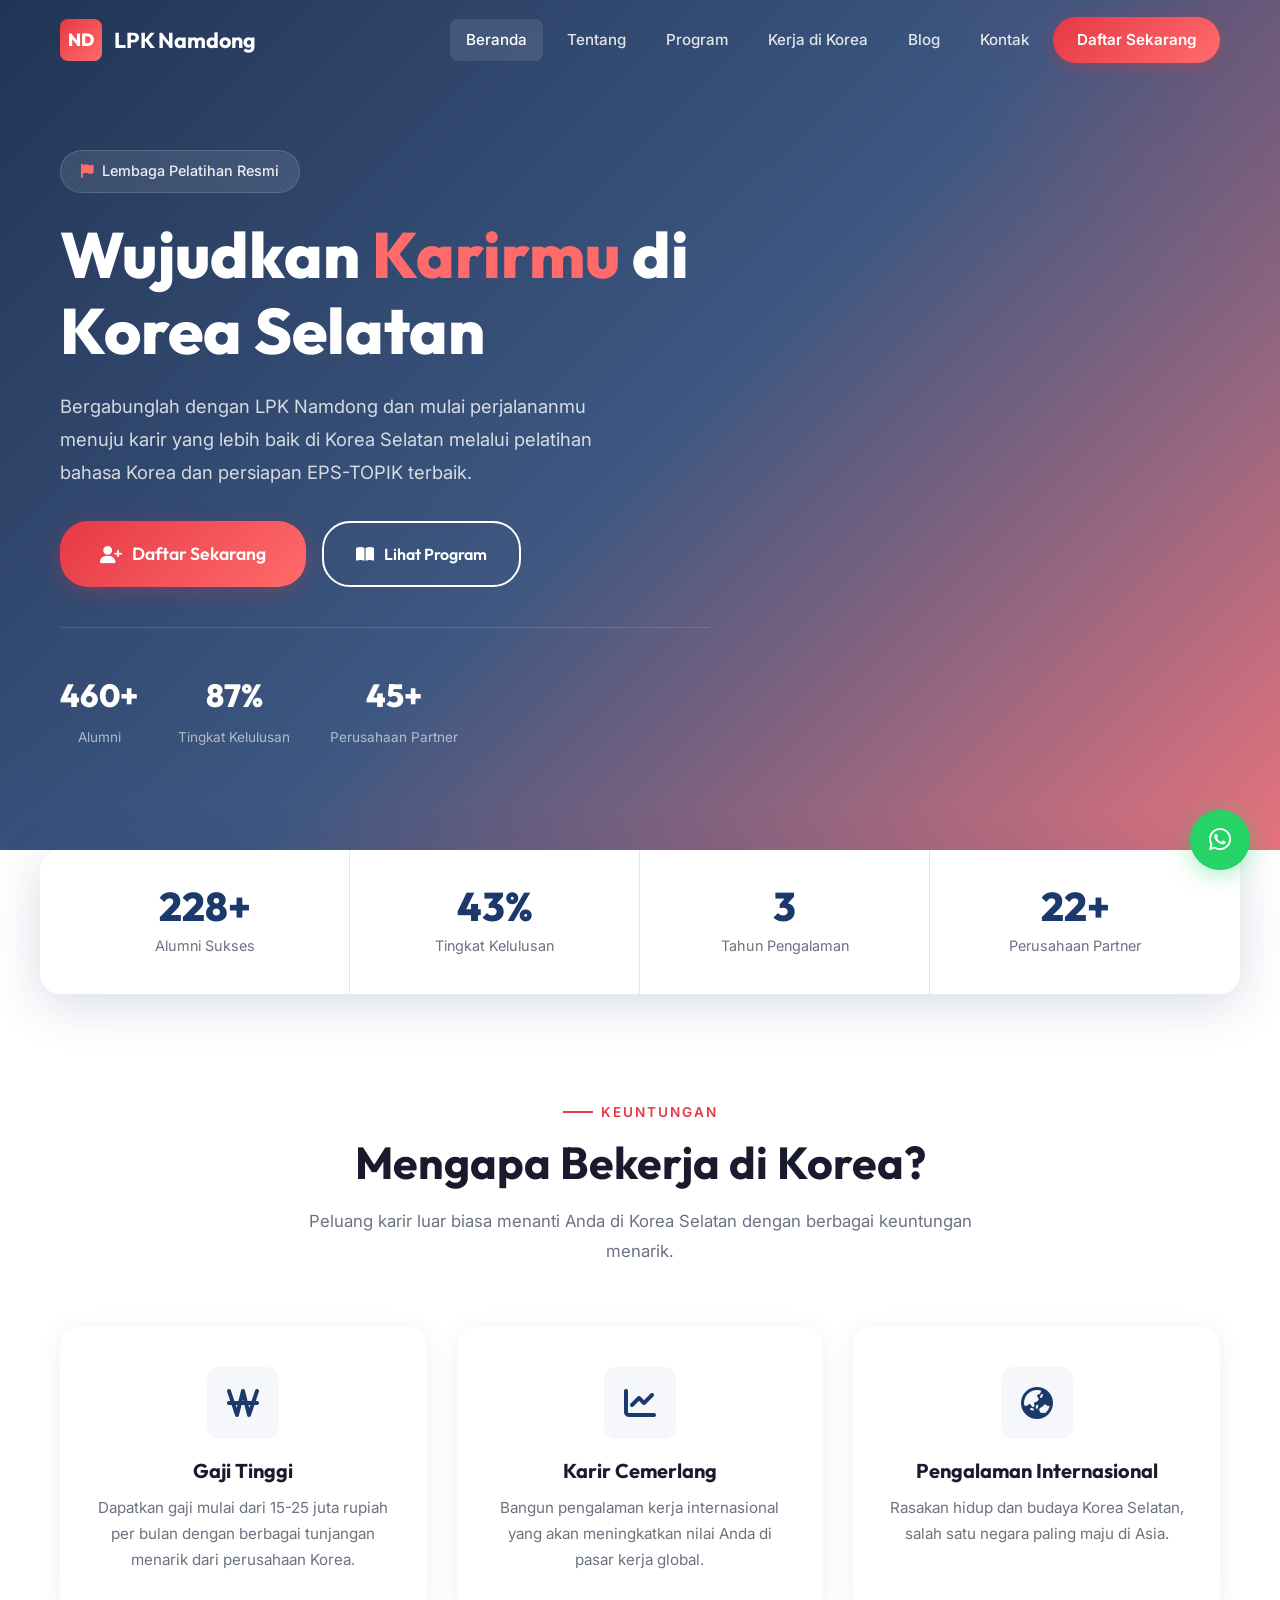
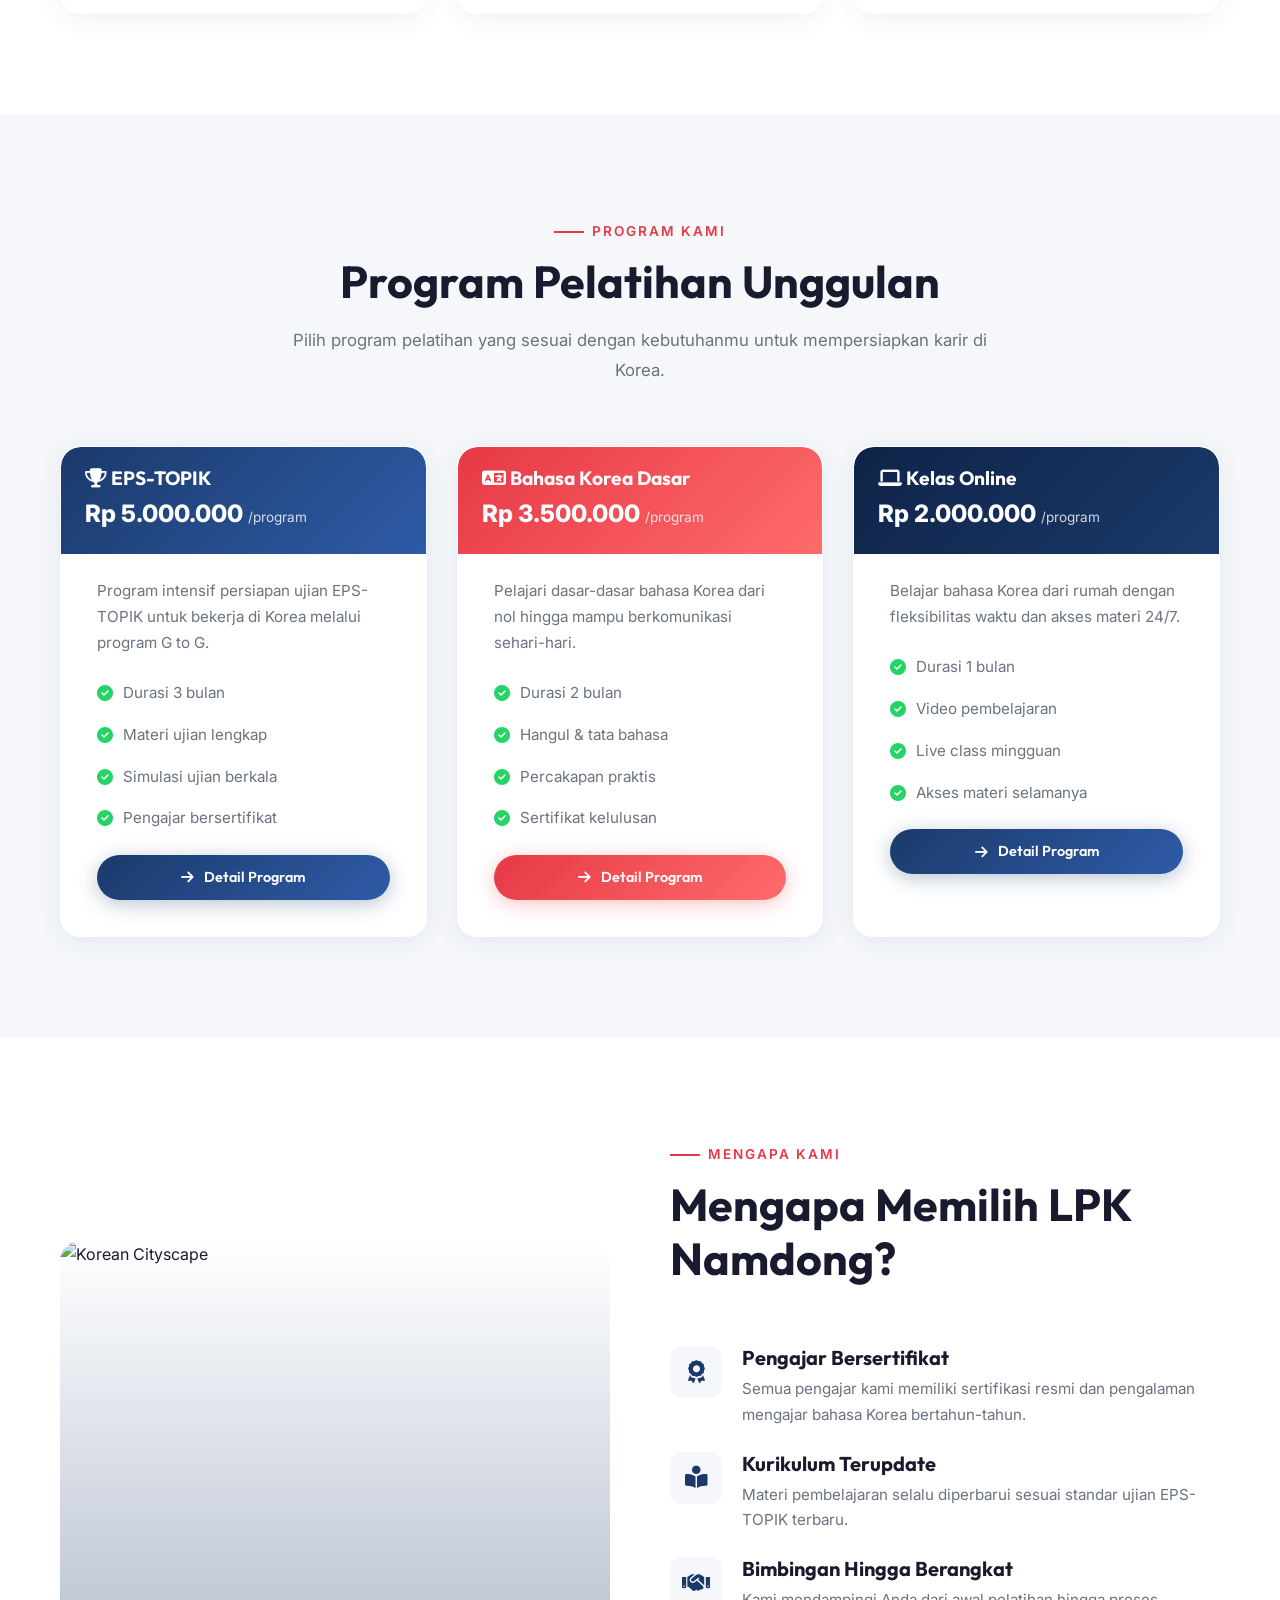
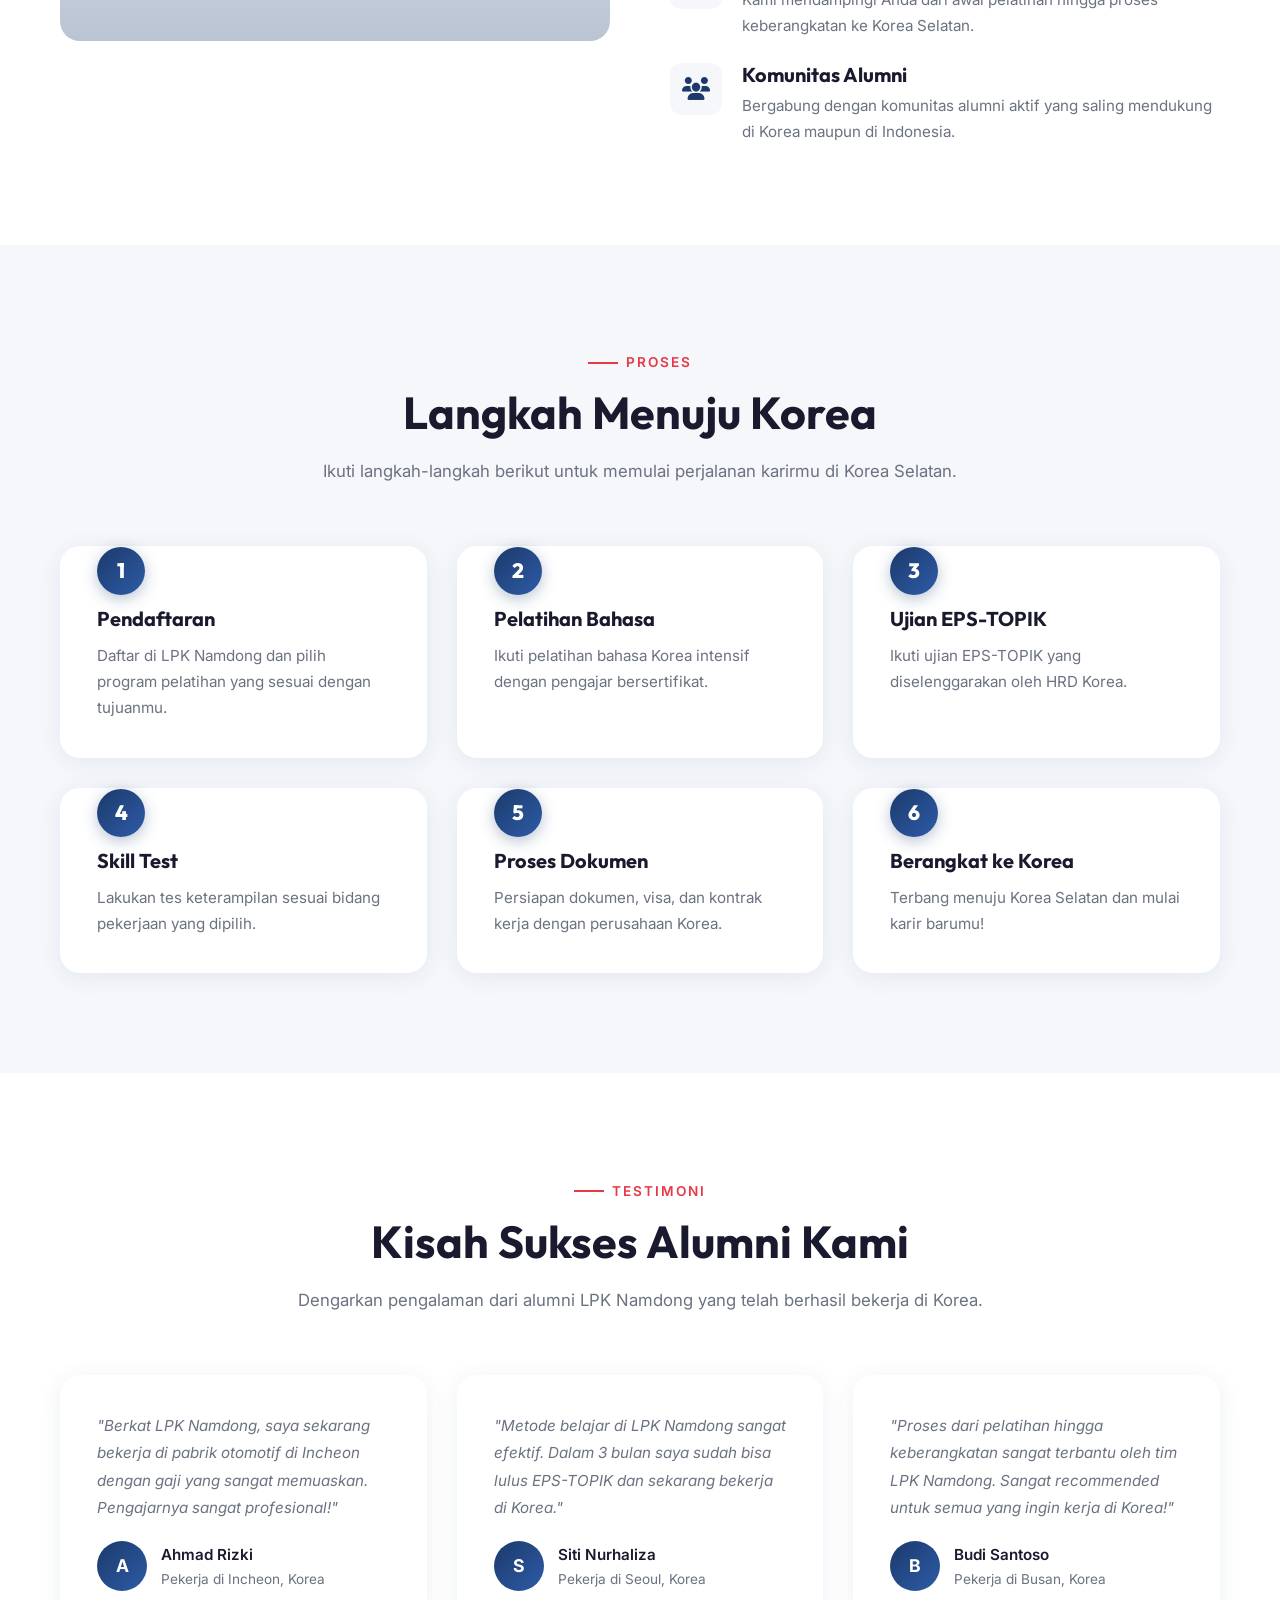
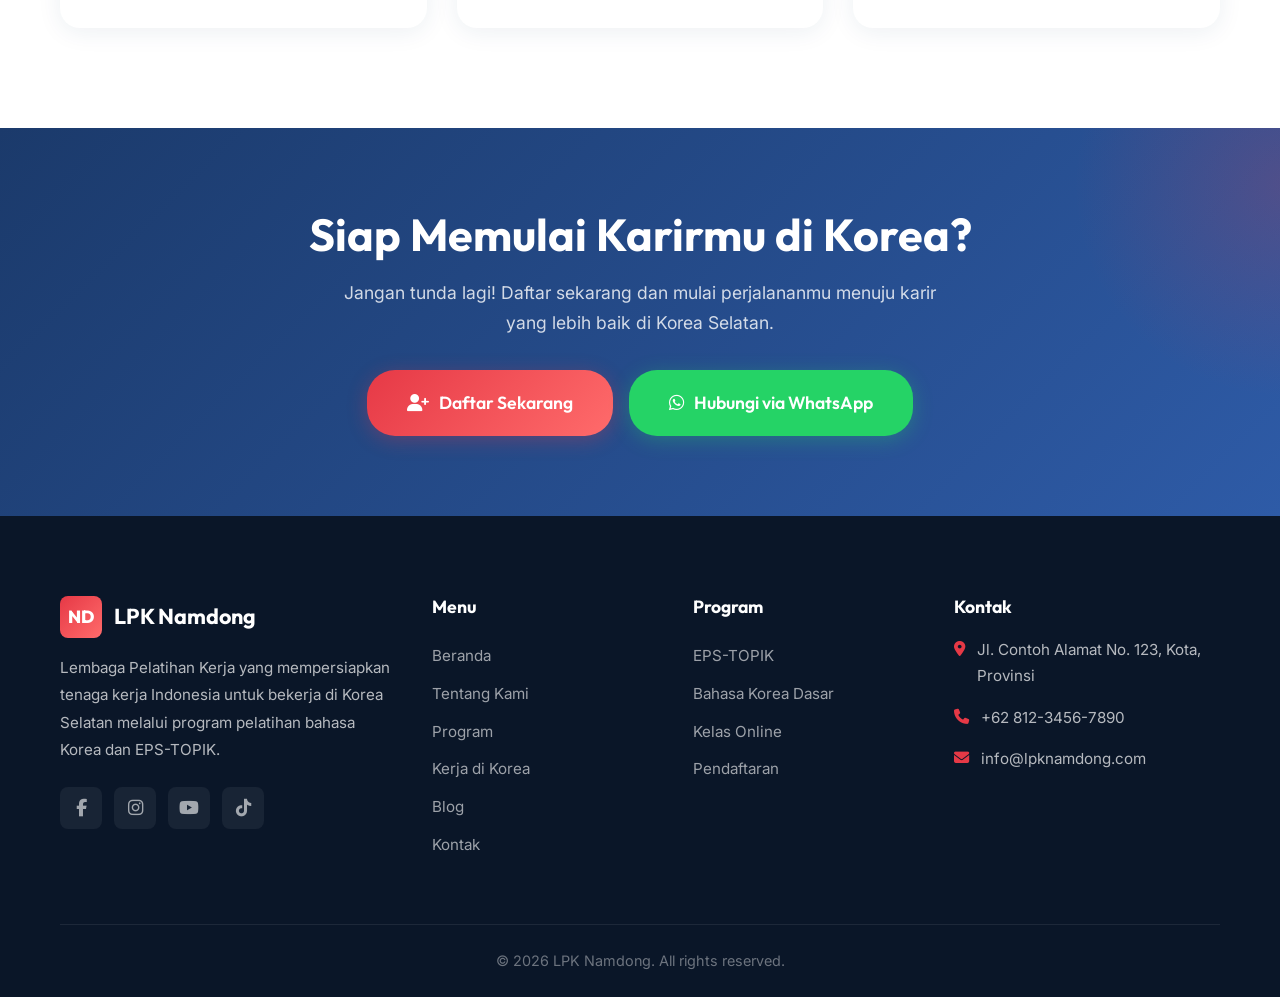
==== index.html @ f01482f0 "add" ====
﻿<!DOCTYPE html>
<html lang="id">

<head>
  <meta charset="UTF-8">
  <meta name="viewport" content="width=device-width, initial-scale=1.0">
  <meta name="description"
    content="LPK Namdong - Lembaga Pelatihan Kerja Bahasa Korea dan Persiapan EPS-TOPIK. Wujudkan karir impianmu di Korea Selatan.">
  <title>LPK Namdong - Pelatihan Bahasa Korea & EPS-TOPIK</title>
  <link rel="icon" href="logo/logo.png" type="image/png">
  <link rel="stylesheet" href="css/style.css">
  <link rel="stylesheet" href="css/pages.css">
  <link rel="stylesheet" href="https://cdnjs.cloudflare.com/ajax/libs/font-awesome/6.5.1/css/all.min.css">
</head>

<body>
  <!-- Navigation -->
  <nav class="navbar" id="navbar">
    <div class="container">
      <a href="index.html" class="nav-logo">
        <div class="nav-logo-icon">ND</div>
        <span class="nav-logo-text">LPK Namdong</span>
      </a>
      <div class="nav-links" id="navLinks">
        <a href="index.html" class="active">Beranda</a>
        <a href="about.html">Tentang</a>
        <a href="programs.html">Program</a>
        <a href="work-in-korea.html">Kerja di Korea</a>
        <a href="blog.html">Blog</a>
        <a href="contact.html">Kontak</a>
        <a href="registration.html" class="nav-cta">Daftar Sekarang</a>
      </div>
      <div class="nav-toggle" id="navToggle">
        <span></span><span></span><span></span>
      </div>
    </div>
  </nav>
  <div class="nav-overlay" id="navOverlay"></div>

  <!-- Hero Section -->
  <section class="hero">
    <div class="container">
      <div class="hero-content">
        <div class="hero-badge"><i class="fas fa-flag"></i> Lembaga Pelatihan Resmi</div>
        <h1>Wujudkan <span>Karirmu</span> di Korea Selatan</h1>
        <p class="hero-text">Bergabunglah dengan LPK Namdong dan mulai perjalananmu menuju karir yang lebih baik di
          Korea Selatan melalui pelatihan bahasa Korea dan persiapan EPS-TOPIK terbaik.</p>
        <div class="btn-group">
          <a href="registration.html" class="btn btn-accent btn-lg"><i class="fas fa-user-plus"></i> Daftar Sekarang</a>
          <a href="programs.html" class="btn btn-outline"><i class="fas fa-book-open"></i> Lihat Program</a>
        </div>
        <div class="hero-stats">
          <div class="hero-stat"><span class="hero-stat-num" data-count="500" data-suffix="+">0</span><span
              class="hero-stat-label">Alumni</span></div>
          <div class="hero-stat"><span class="hero-stat-num" data-count="95" data-suffix="%">0</span><span
              class="hero-stat-label">Tingkat Kelulusan</span></div>
          <div class="hero-stat"><span class="hero-stat-num" data-count="50" data-suffix="+">0</span><span
              class="hero-stat-label">Perusahaan Partner</span></div>
        </div>
      </div>
    </div>
  </section>

  <!-- Stats Bar -->
  <section class="stats-bar">
    <div class="container">
      <div class="stat-item animate-on-scroll">
        <div class="stat-number" data-count="500" data-suffix="+">0</div>
        <div class="stat-label">Alumni Sukses</div>
      </div>
      <div class="stat-item animate-on-scroll animate-delay-1">
        <div class="stat-number" data-count="95" data-suffix="%">0</div>
        <div class="stat-label">Tingkat Kelulusan</div>
      </div>
      <div class="stat-item animate-on-scroll animate-delay-2">
        <div class="stat-number" data-count="8" data-suffix="">0</div>
        <div class="stat-label">Tahun Pengalaman</div>
      </div>
      <div class="stat-item animate-on-scroll animate-delay-3">
        <div class="stat-number" data-count="50" data-suffix="+">0</div>
        <div class="stat-label">Perusahaan Partner</div>
      </div>
    </div>
  </section>

  <!-- Benefits Section -->
  <section class="section-benefits" style="padding-top:100px;">
    <div class="container">
      <div class="section-header animate-on-scroll">
        <div class="section-label">Keuntungan</div>
        <h2 class="section-title">Mengapa Bekerja di Korea?</h2>
        <p class="section-subtitle">Peluang karir luar biasa menanti Anda di Korea Selatan dengan berbagai keuntungan
          menarik.</p>
      </div>
      <div class="benefits-grid">
        <div class="card benefit-card animate-on-scroll">
          <div class="card-icon"><i class="fas fa-won-sign"></i></div>
          <h3 class="card-title">Gaji Tinggi</h3>
          <p class="card-text">Dapatkan gaji mulai dari 15-25 juta rupiah per bulan dengan berbagai tunjangan menarik
            dari perusahaan Korea.</p>
        </div>
        <div class="card benefit-card animate-on-scroll animate-delay-1">
          <div class="card-icon"><i class="fas fa-chart-line"></i></div>
          <h3 class="card-title">Karir Cemerlang</h3>
          <p class="card-text">Bangun pengalaman kerja internasional yang akan meningkatkan nilai Anda di pasar kerja
            global.</p>
        </div>
        <div class="card benefit-card animate-on-scroll animate-delay-2">
          <div class="card-icon"><i class="fas fa-globe-asia"></i></div>
          <h3 class="card-title">Pengalaman Internasional</h3>
          <p class="card-text">Rasakan hidup dan budaya Korea Selatan, salah satu negara paling maju di Asia.</p>
        </div>
      </div>
    </div>
  </section>

  <!-- Featured Programs -->
  <section class="bg-light">
    <div class="container">
      <div class="section-header animate-on-scroll">
        <div class="section-label">Program Kami</div>
        <h2 class="section-title">Program Pelatihan Unggulan</h2>
        <p class="section-subtitle">Pilih program pelatihan yang sesuai dengan kebutuhanmu untuk mempersiapkan karir di
          Korea.</p>
      </div>
      <div class="grid grid-3">
        <div class="card program-card animate-on-scroll">
          <div class="program-card-header">
            <h3><i class="fas fa-trophy"></i> EPS-TOPIK</h3>
            <div class="program-price">Rp 5.000.000 <small>/program</small></div>
          </div>
          <p class="card-text">Program intensif persiapan ujian EPS-TOPIK untuk bekerja di Korea melalui program G to G.
          </p>
          <ul class="program-features">
            <li><i class="fas fa-check-circle"></i> Durasi 3 bulan</li>
            <li><i class="fas fa-check-circle"></i> Materi ujian lengkap</li>
            <li><i class="fas fa-check-circle"></i> Simulasi ujian berkala</li>
            <li><i class="fas fa-check-circle"></i> Pengajar bersertifikat</li>
          </ul>
          <a href="programs.html" class="btn btn-primary btn-sm" style="width:100%;"><i class="fas fa-arrow-right"></i>
            Detail Program</a>
        </div>
        <div class="card program-card animate-on-scroll animate-delay-1">
          <div class="program-card-header" style="background:var(--gradient-accent);">
            <h3><i class="fas fa-language"></i> Bahasa Korea Dasar</h3>
            <div class="program-price">Rp 3.500.000 <small>/program</small></div>
          </div>
          <p class="card-text">Pelajari dasar-dasar bahasa Korea dari nol hingga mampu berkomunikasi sehari-hari.</p>
          <ul class="program-features">
            <li><i class="fas fa-check-circle"></i> Durasi 2 bulan</li>
            <li><i class="fas fa-check-circle"></i> Hangul & tata bahasa</li>
            <li><i class="fas fa-check-circle"></i> Percakapan praktis</li>
            <li><i class="fas fa-check-circle"></i> Sertifikat kelulusan</li>
          </ul>
          <a href="programs.html" class="btn btn-accent btn-sm" style="width:100%;"><i class="fas fa-arrow-right"></i>
            Detail Program</a>
        </div>
        <div class="card program-card animate-on-scroll animate-delay-2">
          <div class="program-card-header" style="background:linear-gradient(135deg,#0F2347,#1B3A6B);">
            <h3><i class="fas fa-laptop"></i> Kelas Online</h3>
            <div class="program-price">Rp 2.000.000 <small>/program</small></div>
          </div>
          <p class="card-text">Belajar bahasa Korea dari rumah dengan fleksibilitas waktu dan akses materi 24/7.</p>
          <ul class="program-features">
            <li><i class="fas fa-check-circle"></i> Durasi 1 bulan</li>
            <li><i class="fas fa-check-circle"></i> Video pembelajaran</li>
            <li><i class="fas fa-check-circle"></i> Live class mingguan</li>
            <li><i class="fas fa-check-circle"></i> Akses materi selamanya</li>
          </ul>
          <a href="programs.html" class="btn btn-primary btn-sm" style="width:100%;"><i class="fas fa-arrow-right"></i>
            Detail Program</a>
        </div>
      </div>
    </div>
  </section>

  <!-- Why Choose Us -->
  <section>
    <div class="container">
      <div class="why-grid">
        <div class="why-image animate-on-scroll">
          <img src="https://images.unsplash.com/photo-1583373834259-46cc92173cb7?w=600&h=400&fit=crop"
            alt="Korean Cityscape" loading="lazy">
        </div>
        <div class="why-items">
          <div class="section-header" style="text-align:left; margin:0 0 20px;">
            <div class="section-label">Mengapa Kami</div>
            <h2 class="section-title">Mengapa Memilih LPK Namdong?</h2>
          </div>
          <div class="why-item animate-on-scroll">
            <div class="why-item-icon"><i class="fas fa-award"></i></div>
            <div>
              <h4>Pengajar Bersertifikat</h4>
              <p>Semua pengajar kami memiliki sertifikasi resmi dan pengalaman mengajar bahasa Korea bertahun-tahun.</p>
            </div>
          </div>
          <div class="why-item animate-on-scroll animate-delay-1">
            <div class="why-item-icon"><i class="fas fa-book-reader"></i></div>
            <div>
              <h4>Kurikulum Terupdate</h4>
              <p>Materi pembelajaran selalu diperbarui sesuai standar ujian EPS-TOPIK terbaru.</p>
            </div>
          </div>
          <div class="why-item animate-on-scroll animate-delay-2">
            <div class="why-item-icon"><i class="fas fa-handshake"></i></div>
            <div>
              <h4>Bimbingan Hingga Berangkat</h4>
              <p>Kami mendampingi Anda dari awal pelatihan hingga proses keberangkatan ke Korea Selatan.</p>
            </div>
          </div>
          <div class="why-item animate-on-scroll animate-delay-3">
            <div class="why-item-icon"><i class="fas fa-users"></i></div>
            <div>
              <h4>Komunitas Alumni</h4>
              <p>Bergabung dengan komunitas alumni aktif yang saling mendukung di Korea maupun di Indonesia.</p>
            </div>
          </div>
        </div>
      </div>
    </div>
  </section>

  <!-- Process Steps -->
  <section class="bg-light">
    <div class="container">
      <div class="section-header animate-on-scroll">
        <div class="section-label">Proses</div>
        <h2 class="section-title">Langkah Menuju Korea</h2>
        <p class="section-subtitle">Ikuti langkah-langkah berikut untuk memulai perjalanan karirmu di Korea Selatan.</p>
      </div>
      <div class="steps-grid">
        <div class="card step-card animate-on-scroll">
          <h3 class="card-title">Pendaftaran</h3>
          <p class="card-text">Daftar di LPK Namdong dan pilih program pelatihan yang sesuai dengan tujuanmu.</p>
        </div>
        <div class="card step-card animate-on-scroll animate-delay-1">
          <h3 class="card-title">Pelatihan Bahasa</h3>
          <p class="card-text">Ikuti pelatihan bahasa Korea intensif dengan pengajar bersertifikat.</p>
        </div>
        <div class="card step-card animate-on-scroll animate-delay-2">
          <h3 class="card-title">Ujian EPS-TOPIK</h3>
          <p class="card-text">Ikuti ujian EPS-TOPIK yang diselenggarakan oleh HRD Korea.</p>
        </div>
        <div class="card step-card animate-on-scroll animate-delay-3">
          <h3 class="card-title">Skill Test</h3>
          <p class="card-text">Lakukan tes keterampilan sesuai bidang pekerjaan yang dipilih.</p>
        </div>
        <div class="card step-card animate-on-scroll animate-delay-4">
          <h3 class="card-title">Proses Dokumen</h3>
          <p class="card-text">Persiapan dokumen, visa, dan kontrak kerja dengan perusahaan Korea.</p>
        </div>
        <div class="card step-card animate-on-scroll animate-delay-5">
          <h3 class="card-title">Berangkat ke Korea</h3>
          <p class="card-text">Terbang menuju Korea Selatan dan mulai karir barumu!</p>
        </div>
      </div>
    </div>
  </section>

  <!-- Testimonials -->
  <section>
    <div class="container">
      <div class="section-header animate-on-scroll">
        <div class="section-label">Testimoni</div>
        <h2 class="section-title">Kisah Sukses Alumni Kami</h2>
        <p class="section-subtitle">Dengarkan pengalaman dari alumni LPK Namdong yang telah berhasil bekerja di Korea.
        </p>
      </div>
      <div class="grid grid-3">
        <div class="card testimonial-card animate-on-scroll">
          <p class="testimonial-text">"Berkat LPK Namdong, saya sekarang bekerja di pabrik otomotif di Incheon dengan
            gaji yang sangat memuaskan. Pengajarnya sangat profesional!"</p>
          <div class="testimonial-author">
            <div class="testimonial-avatar">A</div>
            <div>
              <div class="testimonial-name">Ahmad Rizki</div>
              <div class="testimonial-role">Pekerja di Incheon, Korea</div>
            </div>
          </div>
        </div>
        <div class="card testimonial-card animate-on-scroll animate-delay-1">
          <p class="testimonial-text">"Metode belajar di LPK Namdong sangat efektif. Dalam 3 bulan saya sudah bisa lulus
            EPS-TOPIK dan sekarang bekerja di Korea."</p>
          <div class="testimonial-author">
            <div class="testimonial-avatar">S</div>
            <div>
              <div class="testimonial-name">Siti Nurhaliza</div>
              <div class="testimonial-role">Pekerja di Seoul, Korea</div>
            </div>
          </div>
        </div>
        <div class="card testimonial-card animate-on-scroll animate-delay-2">
          <p class="testimonial-text">"Proses dari pelatihan hingga keberangkatan sangat terbantu oleh tim LPK Namdong.
            Sangat recommended untuk semua yang ingin kerja di Korea!"</p>
          <div class="testimonial-author">
            <div class="testimonial-avatar">B</div>
            <div>
              <div class="testimonial-name">Budi Santoso</div>
              <div class="testimonial-role">Pekerja di Busan, Korea</div>
            </div>
          </div>
        </div>
      </div>
      <!-- <div class="text-center" style="margin-top:40px;">
        <a href="testimonials.html" class="btn btn-outline-dark"><i class="fas fa-arrow-right"></i> Lihat Semua Testimoni</a>
      </div> -->
    </div>
  </section>

  <!-- CTA Section -->
  <section class="cta-section">
    <div class="container" style="position:relative; z-index:2;">
      <h2>Siap Memulai Karirmu di Korea?</h2>
      <p>Jangan tunda lagi! Daftar sekarang dan mulai perjalananmu menuju karir yang lebih baik di Korea Selatan.</p>
      <div class="btn-group" style="justify-content:center;">
        <a href="registration.html" class="btn btn-accent btn-lg"><i class="fas fa-user-plus"></i> Daftar Sekarang</a>
        <a href="https://wa.me/6281234567890" target="_blank" class="btn btn-whatsapp btn-lg"><i
            class="fab fa-whatsapp"></i> Hubungi via WhatsApp</a>
      </div>
    </div>
  </section>

  <!-- Footer -->
  <footer class="footer">
    <div class="container">
      <div class="footer-grid">
        <div class="footer-brand">
          <a href="index.html" class="nav-logo">
            <div class="nav-logo-icon">ND</div>
            <span class="nav-logo-text" style="color:var(--white);">LPK Namdong</span>
          </a>
          <p>Lembaga Pelatihan Kerja yang mempersiapkan tenaga kerja Indonesia untuk bekerja di Korea Selatan melalui
            program pelatihan bahasa Korea dan EPS-TOPIK.</p>
          <div class="footer-social">
            <a href="#"><i class="fab fa-facebook-f"></i></a>
            <a href="#"><i class="fab fa-instagram"></i></a>
            <a href="#"><i class="fab fa-youtube"></i></a>
            <a href="#"><i class="fab fa-tiktok"></i></a>
          </div>
        </div>
        <div>
          <h4>Menu</h4>
          <div class="footer-links">
            <a href="index.html">Beranda</a>
            <a href="about.html">Tentang Kami</a>
            <a href="programs.html">Program</a>
            <a href="work-in-korea.html">Kerja di Korea</a>
            <a href="blog.html">Blog</a>
            <a href="contact.html">Kontak</a>
          </div>
        </div>
        <div>
          <h4>Program</h4>
          <div class="footer-links">
            <a href="programs.html">EPS-TOPIK</a>
            <a href="programs.html">Bahasa Korea Dasar</a>
            <a href="programs.html">Kelas Online</a>
            <a href="registration.html">Pendaftaran</a>
          </div>
        </div>
        <div>
          <h4>Kontak</h4>
          <div class="footer-contact-item"><i class="fas fa-map-marker-alt"></i><span>Jl. Contoh Alamat No. 123, Kota,
              Provinsi</span></div>
          <div class="footer-contact-item"><i class="fas fa-phone"></i><span>+62 812-3456-7890</span></div>
          <div class="footer-contact-item"><i class="fas fa-envelope"></i><span>info@lpknamdong.com</span></div>
        </div>
      </div>
      <div class="footer-bottom">&copy; 2026 LPK Namdong. All rights reserved.</div>
    </div>
  </footer>

  <!-- WhatsApp Float -->
  <a href="https://wa.me/6281234567890" target="_blank" class="wa-float"><i class="fab fa-whatsapp"></i></a>
  <script src="js/main.js"></script>
</body>

</html>
---- css/style.css ----
﻿/* ============================================================
   LPK Namdong - Global Design System
   ============================================================ */
@import url('https://fonts.googleapis.com/css2?family=Inter:wght@300;400;500;600;700&family=Outfit:wght@400;500;600;700;800;900&display=swap');

:root {
  --primary: #1B3A6B;
  --primary-light: #2E5BA7;
  --primary-dark: #0F2347;
  --accent: #E63946;
  --accent-light: #FF6B6B;
  --accent-dark: #C1121F;
  --white: #FFFFFF;
  --light-bg: #F5F7FA;
  --light-bg-alt: #EEF1F6;
  --dark-bg: #0A1628;
  --text: #1A1A2E;
  --text-light: #6B7280;
  --text-lighter: #9CA3AF;
  --border: #E5E7EB;
  --shadow: rgba(27, 58, 107, 0.08);
  --shadow-md: rgba(27, 58, 107, 0.12);
  --shadow-lg: rgba(27, 58, 107, 0.18);
  --gradient-primary: linear-gradient(135deg, var(--primary) 0%, var(--primary-light) 100%);
  --gradient-accent: linear-gradient(135deg, var(--accent) 0%, var(--accent-light) 100%);
  --gradient-hero: linear-gradient(135deg, rgba(15,35,71,.92) 0%, rgba(27,58,107,.85) 50%, rgba(230,57,70,.7) 100%);
  --font-heading: 'Outfit', sans-serif;
  --font-body: 'Inter', sans-serif;
  --section-py: 100px;
  --container-px: 20px;
  --radius-sm: 8px;
  --radius-md: 12px;
  --radius-lg: 20px;
  --radius-xl: 28px;
  --radius-full: 50%;
  --transition: all 0.3s cubic-bezier(0.4, 0, 0.2, 1);
  --transition-slow: all 0.5s cubic-bezier(0.4, 0, 0.2, 1);
  --nav-height: 80px;
}

*, *::before, *::after { margin:0; padding:0; box-sizing:border-box; }
html { scroll-behavior:smooth; scroll-padding-top:var(--nav-height); }
body { font-family:var(--font-body); font-size:16px; line-height:1.7; color:var(--text); background:var(--white); overflow-x:hidden; -webkit-font-smoothing:antialiased; }
img { max-width:100%; height:auto; display:block; }
a { text-decoration:none; color:inherit; transition:var(--transition); }
ul, ol { list-style:none; }
button, input, select, textarea { font-family:var(--font-body); font-size:1rem; outline:none; border:none; background:none; }
button { cursor:pointer; }

.container { width:100%; max-width:1200px; margin:0 auto; padding:0 var(--container-px); }

h1, h2, h3, h4, h5, h6 { font-family:var(--font-heading); font-weight:700; line-height:1.2; color:var(--text); }
h1 { font-size:clamp(2.2rem, 5vw, 3.5rem); }
h2 { font-size:clamp(1.8rem, 4vw, 2.8rem); }
h3 { font-size:clamp(1.3rem, 3vw, 1.8rem); }
h4 { font-size:1.25rem; }

.section-header { text-align:center; max-width:700px; margin:0 auto 60px; }
.section-label { display:inline-flex; align-items:center; gap:8px; font-size:.85rem; font-weight:600; text-transform:uppercase; letter-spacing:2px; color:var(--accent); margin-bottom:12px; }
.section-label::before { content:''; width:30px; height:2px; background:var(--accent); }
.section-title { margin-bottom:16px; }
.section-subtitle { color:var(--text-light); font-size:1.05rem; line-height:1.8; }

section { padding:var(--section-py) 0; }
.bg-light { background:var(--light-bg); }
.bg-dark { background:var(--dark-bg); color:var(--white); }
.bg-dark h2, .bg-dark h3, .bg-dark h4 { color:var(--white); }
.bg-dark .section-subtitle { color:rgba(255,255,255,.7); }
.bg-primary { background:var(--gradient-primary); color:var(--white); }
.bg-primary h2, .bg-primary h3 { color:var(--white); }

/* Buttons */
.btn { display:inline-flex; align-items:center; justify-content:center; gap:10px; padding:14px 32px; font-family:var(--font-heading); font-weight:600; font-size:1rem; border-radius:var(--radius-xl); transition:var(--transition); white-space:nowrap; position:relative; overflow:hidden; }
.btn-primary { background:var(--gradient-primary); color:var(--white); box-shadow:0 4px 20px rgba(27,58,107,.3); }
.btn-primary:hover { transform:translateY(-2px); box-shadow:0 8px 30px rgba(27,58,107,.4); }
.btn-accent { background:var(--gradient-accent); color:var(--white); box-shadow:0 4px 20px rgba(230,57,70,.3); }
.btn-accent:hover { transform:translateY(-2px); box-shadow:0 8px 30px rgba(230,57,70,.4); }
.btn-outline { border:2px solid var(--white); color:var(--white); background:transparent; }
.btn-outline:hover { background:var(--white); color:var(--primary); }
.btn-outline-dark { border:2px solid var(--primary); color:var(--primary); background:transparent; }
.btn-outline-dark:hover { background:var(--primary); color:var(--white); }
.btn-whatsapp { background:#25D366; color:var(--white); box-shadow:0 4px 20px rgba(37,211,102,.3); }
.btn-whatsapp:hover { transform:translateY(-2px); box-shadow:0 8px 30px rgba(37,211,102,.4); background:#20BD5A; }
.btn-sm { padding:10px 24px; font-size:.9rem; }
.btn-lg { padding:18px 40px; font-size:1.1rem; }
.btn-group { display:flex; gap:16px; flex-wrap:wrap; }

/* Cards */
.card { background:var(--white); border-radius:var(--radius-lg); padding:36px; box-shadow:0 4px 24px var(--shadow); transition:var(--transition); border:1px solid transparent; }
.card:hover { transform:translateY(-4px); box-shadow:0 12px 40px var(--shadow-md); border-color:rgba(27,58,107,.06); }
.card-icon { width:64px; height:64px; border-radius:var(--radius-md); background:var(--light-bg); display:flex; align-items:center; justify-content:center; margin-bottom:20px; font-size:1.8rem; color:var(--primary); transition:var(--transition); }
.card:hover .card-icon { background:var(--gradient-primary); color:var(--white); }
.card-title { font-size:1.25rem; margin-bottom:12px; }
.card-text { color:var(--text-light); font-size:.95rem; line-height:1.7; }

/* Grid */
.grid { display:grid; gap:30px; }
.grid-2 { grid-template-columns:repeat(2,1fr); }
.grid-3 { grid-template-columns:repeat(3,1fr); }
.grid-4 { grid-template-columns:repeat(4,1fr); }

/* Navigation */
.navbar { position:fixed; top:0; left:0; width:100%; height:var(--nav-height); z-index:1000; transition:var(--transition); background:transparent; }
.navbar.scrolled { background:rgba(255,255,255,.97); backdrop-filter:blur(20px); box-shadow:0 2px 30px var(--shadow); height:70px; }
.navbar .container { display:flex; align-items:center; justify-content:space-between; height:100%; }
.nav-logo { display:flex; align-items:center; gap:12px; z-index:100; }
.nav-logo-icon { width:42px; height:42px; background:var(--gradient-accent); border-radius:var(--radius-sm); display:flex; align-items:center; justify-content:center; font-weight:800; color:var(--white); font-family:var(--font-heading); font-size:1.1rem; }
.nav-logo-text { font-family:var(--font-heading); font-weight:700; font-size:1.35rem; color:var(--white); transition:var(--transition); }
.navbar.scrolled .nav-logo-text { color:var(--primary); }
.nav-links { display:flex; align-items:center; gap:8px; }
.nav-links a { padding:8px 16px; font-weight:500; font-size:.95rem; color:rgba(255,255,255,.85); border-radius:var(--radius-sm); transition:var(--transition); }
.nav-links a:hover, .nav-links a.active { color:var(--white); background:rgba(255,255,255,.1); }
.navbar.scrolled .nav-links a { color:var(--text); }
.navbar.scrolled .nav-links a:hover, .navbar.scrolled .nav-links a.active { color:var(--primary); background:var(--light-bg); }
.nav-cta { padding:10px 24px !important; background:var(--gradient-accent) !important; color:var(--white) !important; border-radius:var(--radius-xl) !important; font-weight:600 !important; box-shadow:0 4px 15px rgba(230,57,70,.3); }
.nav-cta:hover { transform:translateY(-2px); box-shadow:0 6px 25px rgba(230,57,70,.4) !important; }
.nav-toggle { display:none; flex-direction:column; gap:5px; cursor:pointer; z-index:100; padding:4px; }
.nav-toggle span { width:26px; height:2.5px; background:var(--white); border-radius:2px; transition:var(--transition); }
.navbar.scrolled .nav-toggle span { background:var(--text); }
.nav-toggle.active span:nth-child(1) { transform:rotate(45deg) translate(5px,5px); }
.nav-toggle.active span:nth-child(2) { opacity:0; }
.nav-toggle.active span:nth-child(3) { transform:rotate(-45deg) translate(5px,-5px); }
.nav-overlay { display:none; position:fixed; inset:0; background:rgba(0,0,0,.4); z-index:98; }
.nav-overlay.active { display:block; }

/* Page Hero */
.page-hero { padding:160px 0 100px; background:var(--gradient-hero); position:relative; overflow:hidden; }
.page-hero::before { content:''; position:absolute; top:-50%; right:-20%; width:600px; height:600px; background:radial-gradient(circle, rgba(230,57,70,.15) 0%, transparent 70%); border-radius:50%; }
.page-hero::after { content:''; position:absolute; bottom:-30%; left:-10%; width:400px; height:400px; background:radial-gradient(circle, rgba(46,91,167,.2) 0%, transparent 70%); border-radius:50%; }
.page-hero .container { position:relative; z-index:2; }
.page-hero h1 { color:var(--white); margin-bottom:16px; }
.page-hero p { color:rgba(255,255,255,.8); font-size:1.15rem; max-width:600px; }
.breadcrumb { display:flex; align-items:center; gap:10px; margin-bottom:20px; font-size:.9rem; color:rgba(255,255,255,.6); }
.breadcrumb a { color:rgba(255,255,255,.6); }
.breadcrumb a:hover { color:var(--white); }
.breadcrumb .separator { font-size:.75rem; }

/* Footer */
.footer { background:var(--dark-bg); color:rgba(255,255,255,.7); padding:80px 0 0; }
.footer-grid { display:grid; grid-template-columns:1.5fr 1fr 1fr 1.2fr; gap:40px; padding-bottom:60px; border-bottom:1px solid rgba(255,255,255,.08); }
.footer-brand p { margin-top:16px; font-size:.95rem; line-height:1.8; }
.footer-social { display:flex; gap:12px; margin-top:24px; }
.footer-social a { width:42px; height:42px; border-radius:var(--radius-sm); background:rgba(255,255,255,.06); display:flex; align-items:center; justify-content:center; font-size:1.1rem; color:rgba(255,255,255,.6); transition:var(--transition); }
.footer-social a:hover { background:var(--accent); color:var(--white); transform:translateY(-2px); }
.footer h4 { color:var(--white); font-size:1.1rem; margin-bottom:20px; }
.footer-links a { display:block; padding:6px 0; color:rgba(255,255,255,.6); font-size:.95rem; transition:var(--transition); }
.footer-links a:hover { color:var(--white); padding-left:8px; }
.footer-contact-item { display:flex; align-items:flex-start; gap:12px; margin-bottom:16px; font-size:.95rem; }
.footer-contact-item i { color:var(--accent); margin-top:4px; }
.footer-bottom { padding:24px 0; text-align:center; font-size:.9rem; color:rgba(255,255,255,.4); }

/* WhatsApp Float */
.wa-float { position:fixed; bottom:30px; right:30px; z-index:999; width:60px; height:60px; border-radius:50%; background:#25D366; display:flex; align-items:center; justify-content:center; color:var(--white); font-size:1.6rem; box-shadow:0 4px 24px rgba(37,211,102,.4); transition:var(--transition); animation:wa-pulse 2s infinite; }
.wa-float:hover { transform:scale(1.1); box-shadow:0 6px 32px rgba(37,211,102,.5); }
@keyframes wa-pulse { 0%,100%{box-shadow:0 4px 24px rgba(37,211,102,.4)} 50%{box-shadow:0 4px 24px rgba(37,211,102,.6), 0 0 0 12px rgba(37,211,102,.1)} }

/* Animations */
@keyframes fadeInUp { from{opacity:0;transform:translateY(40px)} to{opacity:1;transform:translateY(0)} }
@keyframes fadeInLeft { from{opacity:0;transform:translateX(-40px)} to{opacity:1;transform:translateX(0)} }
@keyframes fadeInRight { from{opacity:0;transform:translateX(40px)} to{opacity:1;transform:translateX(0)} }
@keyframes float { 0%,100%{transform:translateY(0)} 50%{transform:translateY(-10px)} }
.animate-on-scroll { opacity:0; transform:translateY(30px); transition:opacity .7s ease, transform .7s ease; }
.animate-on-scroll.animated { opacity:1; transform:translateY(0); }
.animate-delay-1 { transition-delay:.1s; }
.animate-delay-2 { transition-delay:.2s; }
.animate-delay-3 { transition-delay:.3s; }
.animate-delay-4 { transition-delay:.4s; }
.animate-delay-5 { transition-delay:.5s; }

/* Utilities */
.text-center { text-align:center; }
.text-accent { color:var(--accent); }
.text-primary { color:var(--primary); }

/* Forms */
.form-group { margin-bottom:20px; }
.form-label { display:block; font-weight:600; font-size:.95rem; margin-bottom:8px; color:var(--text); }
.form-input, .form-select, .form-textarea { width:100%; padding:14px 18px; border:2px solid var(--border); border-radius:var(--radius-md); font-size:1rem; color:var(--text); background:var(--white); transition:var(--transition); }
.form-input:focus, .form-select:focus, .form-textarea:focus { border-color:var(--primary-light); box-shadow:0 0 0 4px rgba(46,91,167,.1); }
.form-textarea { resize:vertical; min-height:120px; }
.form-input.error, .form-select.error { border-color:var(--accent); }
.form-error { display:none; font-size:.85rem; color:var(--accent); margin-top:6px; }
.form-input.error + .form-error, .form-select.error + .form-error { display:block; }

/* Badges */
.badge { display:inline-block; padding:4px 14px; font-size:.8rem; font-weight:600; border-radius:var(--radius-xl); text-transform:uppercase; letter-spacing:.5px; }
.badge-primary { background:rgba(27,58,107,.1); color:var(--primary); }
.badge-accent { background:rgba(230,57,70,.1); color:var(--accent); }

/* Accordion */
.accordion-item { background:var(--white); border-radius:var(--radius-md); margin-bottom:12px; box-shadow:0 2px 12px var(--shadow); overflow:hidden; }
.accordion-header { display:flex; align-items:center; justify-content:space-between; padding:20px 24px; cursor:pointer; font-weight:600; font-size:1.05rem; transition:var(--transition); }
.accordion-header:hover { color:var(--primary); }
.accordion-icon { font-size:1.2rem; transition:var(--transition); }
.accordion-item.active .accordion-icon { transform:rotate(180deg); }
.accordion-body { max-height:0; overflow:hidden; transition:max-height .4s ease; }
.accordion-content { padding:0 24px 20px; color:var(--text-light); line-height:1.8; }

/* Responsive */
@media (max-width:1024px) {
  :root { --section-py:80px; }
  .grid-4 { grid-template-columns:repeat(2,1fr); }
}
@media (max-width:768px) {
  :root { --section-py:60px; --nav-height:70px; }
  .grid-2, .grid-3, .grid-4 { grid-template-columns:1fr; }
  .nav-links { position:fixed; top:0; right:-100%; width:80%; max-width:360px; height:100vh; background:var(--white); flex-direction:column; align-items:flex-start; padding:100px 30px 30px; gap:4px; box-shadow:-4px 0 30px rgba(0,0,0,.1); transition:var(--transition-slow); z-index:99; }
  .nav-links.active { right:0; }
  .nav-links a { color:var(--text) !important; font-size:1.05rem; width:100%; padding:12px 16px; }
  .nav-links a:hover, .nav-links a.active { color:var(--primary) !important; background:var(--light-bg) !important; }
  .nav-toggle { display:flex; }
  .page-hero { padding:130px 0 70px; }
  .footer-grid { grid-template-columns:1fr; gap:30px; }
  .btn-group { flex-direction:column; align-items:flex-start; }
  .section-header { margin-bottom:40px; }
  .card { padding:28px; }
}
@media (max-width:480px) {
  h1 { font-size:1.8rem; }
  h2 { font-size:1.5rem; }
  .btn { padding:12px 24px; font-size:.9rem; }
  .wa-float { width:52px; height:52px; font-size:1.4rem; bottom:20px; right:20px; }
}
---- css/pages.css ----
﻿/* ============================================================
   LPK Namdong - Page-Specific Styles
   ============================================================ */

/* --- HOMEPAGE --- */
.hero {
  position: relative;
  min-height: 100vh;
  display: flex;
  align-items: center;
  overflow: hidden;
  background: var(--gradient-hero);
}

.hero::before {
  content: '';
  position: absolute;
  top: -50%;
  right: -30%;
  width: 800px;
  height: 800px;
  background: radial-gradient(circle, rgba(230, 57, 70, .12) 0%, transparent 60%);
  border-radius: 50%;
  animation: float 6s ease-in-out infinite;
}

.hero::after {
  content: '';
  position: absolute;
  bottom: -40%;
  left: -20%;
  width: 600px;
  height: 600px;
  background: radial-gradient(circle, rgba(46, 91, 167, .15) 0%, transparent 60%);
  border-radius: 50%;
  animation: float 8s ease-in-out infinite reverse;
}

.hero .container {
  position: relative;
  z-index: 2;
}

.hero-content {
  max-width: 650px;
}

.hero-badge {
  display: inline-flex;
  align-items: center;
  gap: 8px;
  padding: 8px 20px;
  background: rgba(255, 255, 255, .1);
  border: 1px solid rgba(255, 255, 255, .15);
  border-radius: var(--radius-xl);
  color: rgba(255, 255, 255, .9);
  font-size: .9rem;
  font-weight: 500;
  margin-bottom: 24px;
  backdrop-filter: blur(10px);
}

.hero-badge i {
  color: var(--accent-light);
}

.hero h1 {
  color: var(--white);
  margin-bottom: 20px;
  font-size: clamp(2.4rem, 5.5vw, 4rem);
  font-weight: 800;
}

.hero h1 span {
  color: var(--accent-light);
}

.hero-text {
  color: rgba(255, 255, 255, .8);
  font-size: 1.15rem;
  line-height: 1.8;
  margin-bottom: 32px;
  max-width: 540px;
}

.hero-stats {
  display: flex;
  gap: 40px;
  margin-top: 40px;
  padding-top: 40px;
  border-top: 1px solid rgba(255, 255, 255, .12);
}

.hero-stat {
  text-align: center;
}

.hero-stat-num {
  display: block;
  font-family: var(--font-heading);
  font-size: 2rem;
  font-weight: 800;
  color: var(--white);
}

.hero-stat-label {
  font-size: .85rem;
  color: rgba(255, 255, 255, .6);
}

/* Stats Bar */
.stats-bar {
  background: var(--white);
  padding: 0;
  margin-top: -50px;
  position: relative;
  z-index: 3;
}

.stats-bar .container {
  display: grid;
  grid-template-columns: repeat(4, 1fr);
  background: var(--white);
  border-radius: var(--radius-lg);
  box-shadow: 0 10px 50px var(--shadow-lg);
  overflow: hidden;
}

.stat-item {
  padding: 36px 24px;
  text-align: center;
  border-right: 1px solid var(--border);
  transition: var(--transition);
}

.stat-item:last-child {
  border-right: none;
}

.stat-item:hover {
  background: var(--light-bg);
}

.stat-number {
  font-family: var(--font-heading);
  font-size: 2.5rem;
  font-weight: 800;
  color: var(--primary);
  line-height: 1;
}

.stat-number span {
  color: var(--accent);
}

.stat-label {
  font-size: .9rem;
  color: var(--text-light);
  margin-top: 8px;
}

/* Benefits */
.benefits-grid {
  display: grid;
  grid-template-columns: repeat(3, 1fr);
  gap: 30px;
}

.benefit-card {
  text-align: center;
  padding: 40px 30px;
}

.benefit-card .card-icon {
  margin: 0 auto 20px;
  width: 72px;
  height: 72px;
  font-size: 2rem;
}

/* Programs Preview */
.program-card {
  position: relative;
  overflow: hidden;
}

.program-card-header {
  padding: 20px 24px;
  background: var(--gradient-primary);
  color: var(--white);
  border-radius: var(--radius-lg) var(--radius-lg) 0 0;
  margin: -36px -36px 24px;
}

.program-card-header h3 {
  color: var(--white);
  font-size: 1.2rem;
}

.program-card-header .program-price {
  font-size: 1.5rem;
  font-weight: 800;
  margin-top: 4px;
}

.program-card-header .program-price small {
  font-size: .85rem;
  font-weight: 400;
  opacity: .8;
}

.program-features {
  margin: 16px 0;
}

.program-features li {
  display: flex;
  align-items: center;
  gap: 10px;
  padding: 8px 0;
  color: var(--text-light);
  font-size: .95rem;
}

.program-features li i {
  color: #25D366;
  font-size: 1rem;
}

/* Why Choose Us */
.why-grid {
  display: grid;
  grid-template-columns: 1fr 1fr;
  gap: 60px;
  align-items: center;
}

.why-image {
  position: relative;
  border-radius: var(--radius-lg);
  overflow: hidden;
}

.why-image img {
  width: 100%;
  height: 400px;
  object-fit: cover;
}

.why-image::after {
  content: '';
  position: absolute;
  inset: 0;
  background: linear-gradient(to top, rgba(27, 58, 107, .3), transparent);
}

.why-items {
  display: flex;
  flex-direction: column;
  gap: 24px;
}

.why-item {
  display: flex;
  gap: 20px;
  align-items: flex-start;
}

.why-item-icon {
  flex-shrink: 0;
  width: 52px;
  height: 52px;
  border-radius: var(--radius-md);
  background: var(--light-bg);
  display: flex;
  align-items: center;
  justify-content: center;
  font-size: 1.4rem;
  color: var(--primary);
}

.why-item h4 {
  margin-bottom: 6px;
}

.why-item p {
  color: var(--text-light);
  font-size: .95rem;
}

/* Process Steps */
.steps-grid {
  display: grid;
  grid-template-columns: repeat(3, 1fr);
  gap: 30px;
  counter-reset: step;
}

.step-card {
  position: relative;
  counter-increment: step;
  padding-top: 60px;
}

.step-card::before {
  content: counter(step);
  position: absolute;
  top: 0;
  left: 36px;
  width: 48px;
  height: 48px;
  border-radius: 50%;
  background: var(--gradient-primary);
  color: var(--white);
  font-family: var(--font-heading);
  font-weight: 800;
  font-size: 1.3rem;
  display: flex;
  align-items: center;
  justify-content: center;
  box-shadow: 0 4px 15px rgba(27, 58, 107, .3);
}

/* Testimonial Cards */
.testimonial-card {
  padding: 36px;
  position: relative;
}

.testimonial-card::before {
  content: '';
  position: absolute;
  top: 12px;
  right: 24px;
  font-size: 5rem;
  color: var(--light-bg);
  font-family: serif;
  line-height: 1;
}

.testimonial-text {
  font-style: italic;
  color: var(--text-light);
  line-height: 1.8;
  margin-bottom: 20px;
  font-size: .95rem;
}

.testimonial-author {
  display: flex;
  align-items: center;
  gap: 14px;
}

.testimonial-avatar {
  width: 50px;
  height: 50px;
  border-radius: 50%;
  object-fit: cover;
  background: var(--gradient-primary);
  display: flex;
  align-items: center;
  justify-content: center;
  color: var(--white);
  font-weight: 700;
  font-size: 1.1rem;
  flex-shrink: 0;
}

.testimonial-name {
  font-weight: 600;
  font-size: .95rem;
}

.testimonial-role {
  font-size: .85rem;
  color: var(--text-light);
}

/* CTA Section */
.cta-section {
  background: var(--gradient-primary);
  padding: 80px 0;
  text-align: center;
  position: relative;
  overflow: hidden;
}

.cta-section::before {
  content: '';
  position: absolute;
  top: -50%;
  right: -20%;
  width: 500px;
  height: 500px;
  background: radial-gradient(circle, rgba(230, 57, 70, .2) 0%, transparent 60%);
  border-radius: 50%;
}

.cta-section h2 {
  color: var(--white);
  margin-bottom: 16px;
}

.cta-section p {
  color: rgba(255, 255, 255, .8);
  font-size: 1.1rem;
  margin-bottom: 32px;
  max-width: 600px;
  margin-left: auto;
  margin-right: auto;
}

/* --- ABOUT PAGE --- */
.about-content {
  display: grid;
  grid-template-columns: 1fr 1fr;
  gap: 60px;
  align-items: center;
}

.about-image {
  border-radius: var(--radius-lg);
  overflow: hidden;
  position: relative;
}

.about-image img {
  width: 100%;
  height: 100%;
  object-fit: cover;
  min-height: 400px;
}

.about-text p {
  color: var(--text-light);
  margin-bottom: 16px;
  line-height: 1.8;
}

.vision-mission-grid {
  display: grid;
  grid-template-columns: 1fr 1fr;
  gap: 30px;
}

.vm-card {
  padding: 40px;
  text-align: center;
  border-top: 4px solid transparent;
}

.vm-card.vision {
  border-top-color: var(--primary);
}

.vm-card.mission {
  border-top-color: var(--accent);
}

.vm-card-icon {
  width: 72px;
  height: 72px;
  border-radius: 50%;
  margin: 0 auto 20px;
  display: flex;
  align-items: center;
  justify-content: center;
  font-size: 2rem;
}

.vm-card.vision .vm-card-icon {
  background: rgba(27, 58, 107, .08);
  color: var(--primary);
}

.vm-card.mission .vm-card-icon {
  background: rgba(230, 57, 70, .08);
  color: var(--accent);
}

.legal-grid {
  display: grid;
  grid-template-columns: repeat(3, 1fr);
  gap: 24px;
}

.legal-card {
  display: flex;
  align-items: center;
  gap: 16px;
  padding: 24px;
}

.legal-card i {
  font-size: 1.5rem;
  color: var(--primary);
  flex-shrink: 0;
}

.legal-card h4 {
  font-size: 1rem;
  margin-bottom: 4px;
}

.legal-card p {
  font-size: .9rem;
  color: var(--text-light);
}

.team-card {
  text-align: center;
  padding: 30px;
}

.team-card-photo {
  width: 120px;
  height: 120px;
  border-radius: 50%;
  margin: 0 auto 20px;
  background: var(--gradient-primary);
  display: flex;
  align-items: center;
  justify-content: center;
  color: var(--white);
  font-size: 2.5rem;
  font-weight: 700;
  overflow: hidden;
}

.team-card-photo img {
  width: 100%;
  height: 100%;
  object-fit: cover;
}

.team-card h4 {
  margin-bottom: 4px;
}

.team-card p {
  color: var(--text-light);
  font-size: .9rem;
}

/* --- PROGRAMS PAGE --- */
.program-detail {
  display: grid;
  grid-template-columns: 1fr 1fr;
  gap: 50px;
  align-items: start;
}

.program-detail:nth-child(even) {
  direction: rtl;
}

.program-detail:nth-child(even)>* {
  direction: ltr;
}

.program-info h3 {
  margin-bottom: 16px;
  display: flex;
  align-items: center;
  gap: 12px;
}

.program-info h3 i {
  color: var(--accent);
}

.program-info p {
  color: var(--text-light);
  line-height: 1.8;
  margin-bottom: 20px;
}

.program-meta {
  display: flex;
  gap: 20px;
  margin-bottom: 24px;
  flex-wrap: wrap;
}

.program-meta-item {
  display: flex;
  align-items: center;
  gap: 8px;
  font-size: .95rem;
  color: var(--primary);
  font-weight: 600;
}

.program-meta-item i {
  color: var(--accent);
}

.curriculum-list {
  margin-bottom: 24px;
}

.curriculum-list li {
  display: flex;
  align-items: center;
  gap: 10px;
  padding: 10px 0;
  border-bottom: 1px solid var(--border);
  font-size: .95rem;
  color: var(--text);
}

.curriculum-list li:last-child {
  border-bottom: none;
}

.curriculum-list li i {
  color: var(--primary);
}

.program-pricing-card {
  background: var(--gradient-primary);
  color: var(--white);
  border-radius: var(--radius-lg);
  padding: 40px;
  text-align: center;
}

.program-pricing-card .price {
  font-size: 2.5rem;
  font-weight: 800;
  font-family: var(--font-heading);
  margin: 16px 0;
}

.program-pricing-card .price small {
  font-size: 1rem;
  font-weight: 400;
  opacity: .8;
}

.program-pricing-card ul {
  text-align: left;
  margin: 24px 0;
}

.program-pricing-card ul li {
  display: flex;
  align-items: center;
  gap: 8px;
  padding: 8px 0;
  font-size: .95rem;
}

.program-pricing-card ul li i {
  color: var(--accent-light);
}

.comparison-table {
  width: 100%;
  border-collapse: collapse;
  background: var(--white);
  border-radius: var(--radius-lg);
  overflow: hidden;
  box-shadow: 0 4px 24px var(--shadow);
}

.comparison-table th {
  background: var(--primary);
  color: var(--white);
  padding: 16px 20px;
  text-align: left;
  font-family: var(--font-heading);
  font-weight: 600;
}

.comparison-table td {
  padding: 14px 20px;
  border-bottom: 1px solid var(--border);
  font-size: .95rem;
}

.comparison-table tr:last-child td {
  border-bottom: none;
}

.comparison-table tr:hover td {
  background: var(--light-bg);
}

/* --- WORK IN KOREA PAGE --- */
.gtg-content {
  display: grid;
  grid-template-columns: 1fr 1fr;
  gap: 50px;
  align-items: center;
}

.gtg-text h3 {
  margin-bottom: 16px;
}

.gtg-text p {
  color: var(--text-light);
  line-height: 1.8;
  margin-bottom: 16px;
}

.process-timeline {
  position: relative;
  padding: 40px 0;
}

.process-timeline::before {
  content: '';
  position: absolute;
  left: 50%;
  top: 0;
  bottom: 0;
  width: 3px;
  background: var(--border);
  transform: translateX(-50%);
}

.timeline-item {
  display: flex;
  gap: 40px;
  margin-bottom: 60px;
  position: relative;
}

.timeline-item:nth-child(odd) {
  flex-direction: row;
  padding-right: calc(50% + 40px);
}

.timeline-item:nth-child(even) {
  flex-direction: row-reverse;
  padding-left: calc(50% + 40px);
}

.timeline-dot {
  position: absolute;
  left: 50%;
  top: 20px;
  width: 24px;
  height: 24px;
  border-radius: 50%;
  background: var(--gradient-accent);
  transform: translateX(-50%);
  box-shadow: 0 0 0 6px rgba(230, 57, 70, .15);
  z-index: 2;
}

.timeline-content {
  background: var(--white);
  padding: 28px;
  border-radius: var(--radius-md);
  box-shadow: 0 4px 20px var(--shadow);
  flex: 1;
}

.timeline-content h4 {
  display: flex;
  align-items: center;
  gap: 10px;
  margin-bottom: 8px;
}

.timeline-content h4 i {
  color: var(--accent);
}

.timeline-content p {
  color: var(--text-light);
  font-size: .95rem;
}

.requirements-grid {
  display: grid;
  grid-template-columns: repeat(2, 1fr);
  gap: 20px;
}

.req-card {
  display: flex;
  align-items: center;
  gap: 16px;
  padding: 20px 24px;
  background: var(--white);
  border-radius: var(--radius-md);
  box-shadow: 0 2px 12px var(--shadow);
}

.req-card i {
  font-size: 1.3rem;
  color: var(--primary);
  flex-shrink: 0;
}

.req-card p {
  font-size: .95rem;
}

.faq-container {
  max-width: 800px;
  margin: 0 auto;
}

/* --- REGISTRATION PAGE --- */
.registration-layout {
  display: grid;
  grid-template-columns: 1.5fr 1fr;
  gap: 50px;
  align-items: start;
}

.reg-form-card {
  padding: 40px;
}

.reg-sidebar-card {
  padding: 32px;
  background: var(--light-bg);
  border: none;
  box-shadow: none;
}

.reg-sidebar-card h4 {
  margin-bottom: 16px;
}

.reg-sidebar-card ul li {
  display: flex;
  align-items: center;
  gap: 10px;
  padding: 8px 0;
  font-size: .95rem;
  color: var(--text-light);
}

.reg-sidebar-card ul li i {
  color: var(--primary);
}

/* --- TESTIMONIALS PAGE --- */
.featured-testimonial {
  display: grid;
  grid-template-columns: auto 1fr;
  gap: 40px;
  padding: 50px;
  align-items: center;
  background: var(--gradient-primary);
  color: var(--white);
  border-radius: var(--radius-lg);
  margin-bottom: 60px;
}

.featured-avatar {
  width: 140px;
  height: 140px;
  border-radius: 50%;
  border: 4px solid rgba(255, 255, 255, .2);
  overflow: hidden;
  background: rgba(255, 255, 255, .1);
  display: flex;
  align-items: center;
  justify-content: center;
  font-size: 3rem;
  color: var(--white);
}

.featured-avatar img {
  width: 100%;
  height: 100%;
  object-fit: cover;
}

.featured-quote {
  font-size: 1.2rem;
  font-style: italic;
  line-height: 1.8;
  margin-bottom: 16px;
  opacity: .9;
}

.featured-info h3 {
  color: var(--white);
  margin-bottom: 4px;
}

.featured-info p {
  opacity: .7;
}

.success-stats {
  display: grid;
  grid-template-columns: repeat(4, 1fr);
  gap: 24px;
  text-align: center;
}

.success-stat {
  padding: 30px;
}

.success-stat .stat-number {
  color: var(--primary);
  font-size: 2.5rem;
}

.success-stat .stat-label {
  color: var(--text-light);
  margin-top: 8px;
}

/* --- BLOG PAGE --- */
.blog-layout {
  display: grid;
  grid-template-columns: 1fr 340px;
  gap: 40px;
  align-items: start;
}


.blog-grid {
  display: grid;
  grid-template-columns: repeat(2, 1fr);
  gap: 30px;
}

.blog-card {
  overflow: hidden;
  padding: 0;
  margin-bottom: 30px;
}

.blog-card-img {
  height: 200px;
  background: var(--gradient-primary);
  position: relative;
  overflow: hidden;
}

.blog-card-img img {
  width: 100%;
  height: 100%;
  object-fit: cover;
}

.blog-card-body {
  padding: 24px;
}

.blog-card-meta {
  display: flex;
  align-items: center;
  gap: 12px;
  font-size: .85rem;
  color: var(--text-light);
  margin-bottom: 12px;
}

.blog-card-title {
  font-size: 1.1rem;
  margin-bottom: 8px;
  line-height: 1.4;
}

.blog-card-content {
  padding: 24px;
}

.blog-card-title a:hover {
  color: var(--primary);
}

.blog-card-excerpt {
  font-size: .9rem;
  color: var(--text-light);
  line-height: 1.7;
  margin-bottom: 16px;
}

.blog-card-link {
  font-size: .9rem;
  font-weight: 600;
  color: var(--primary);
  display: inline-flex;
  align-items: center;
  gap: 6px;
}

.blog-card-link:hover {
  color: var(--accent);
  gap: 10px;
}

.blog-sidebar {
  position: sticky;
  top: 100px;
}

.sidebar-widget {
  background: var(--white);
  border-radius: var(--radius-lg);
  padding: 28px;
  box-shadow: 0 4px 24px var(--shadow);
  margin-bottom: 24px;
}

.sidebar-widget h4 {
  margin-bottom: 16px;
  padding-bottom: 12px;
  border-bottom: 2px solid var(--border);
}

.sidebar-categories a {
  display: flex;
  justify-content: space-between;
  padding: 10px 0;
  border-bottom: 1px solid var(--border);
  font-size: .95rem;
  color: var(--text);
}

.sidebar-categories a:last-child {
  border-bottom: none;
}

.sidebar-categories a:hover {
  color: var(--primary);
}

.sidebar-categories .count {
  color: var(--text-light);
  font-size: .85rem;
}

.popular-post {
  display: flex;
  gap: 14px;
  margin-bottom: 16px;
}

.popular-post:last-child {
  margin-bottom: 0;
}

.popular-post-img {
  width: 70px;
  height: 70px;
  border-radius: var(--radius-sm);
  background: var(--gradient-primary);
  flex-shrink: 0;
  overflow: hidden;
}

.popular-post-img img {
  width: 100%;
  height: 100%;
  object-fit: cover;
}

.popular-post-title {
  font-size: .9rem;
  font-weight: 600;
  line-height: 1.4;
  margin-bottom: 4px;
}

.popular-post-title a:hover {
  color: var(--primary);
}

.popular-post-date {
  font-size: .8rem;
  color: var(--text-light);
}

/* --- CONTACT PAGE --- */
.contact-layout {
  display: grid;
  grid-template-columns: 1fr 1fr;
  gap: 50px;
}

.contact-cards {
  display: grid;
  grid-template-columns: 1fr 1fr;
  gap: 20px;
}

.contact-info-card {
  display: flex;
  align-items: flex-start;
  gap: 16px;
  padding: 24px;
}

.contact-info-card i {
  width: 48px;
  height: 48px;
  border-radius: var(--radius-md);
  background: var(--light-bg);
  display: flex;
  align-items: center;
  justify-content: center;
  font-size: 1.2rem;
  color: var(--primary);
  flex-shrink: 0;
}

.contact-info-card h4 {
  font-size: 1rem;
  margin-bottom: 4px;
}

.contact-info-card p {
  font-size: .9rem;
  color: var(--text-light);
}

.contact-info-card a {
  color: var(--primary);
  font-weight: 500;
}

.map-container {
  border-radius: var(--radius-lg);
  overflow: hidden;
  box-shadow: 0 4px 24px var(--shadow);
}

.map-container iframe {
  width: 100%;
  height: 400px;
  border: none;
}

.office-hours {
  display: flex;
  gap: 30px;
  flex-wrap: wrap;
}

.office-hour-item {
  display: flex;
  align-items: center;
  gap: 12px;
}

.office-hour-item i {
  color: var(--accent);
}

/* Responsive overrides for pages */
@media (max-width:768px) {
  .hero-stats {
    flex-direction: column;
    gap: 20px;
  }

  .stats-bar .container {
    grid-template-columns: repeat(2, 1fr);
  }

  .benefits-grid,
  .steps-grid {
    grid-template-columns: 1fr;
  }

  .why-grid,
  .about-content,
  .gtg-content,
  .program-detail,
  .registration-layout,
  .contact-layout,
  .blog-layout {
    grid-template-columns: 1fr;
  }

  .program-detail:nth-child(even) {
    direction: ltr;
  }

  .process-timeline::before {
    left: 20px;
  }

  .timeline-item:nth-child(odd),
  .timeline-item:nth-child(even) {
    padding: 0 0 0 50px;
    flex-direction: row;
  }

  .timeline-dot {
    left: 20px;
  }

  .requirements-grid {
    grid-template-columns: 1fr;
  }

  .blog-grid {
    grid-template-columns: 1fr;
  }

  .featured-testimonial {
    grid-template-columns: 1fr;
    text-align: center;
  }

  .featured-avatar {
    margin: 0 auto;
  }

  .success-stats {
    grid-template-columns: repeat(2, 1fr);
  }

  .contact-cards {
    grid-template-columns: 1fr;
  }

  .vision-mission-grid {
    grid-template-columns: 1fr;
  }

  .legal-grid {
    grid-template-columns: 1fr;
  }

  .comparison-table {
    font-size: .85rem;
  }

  .comparison-table th,
  .comparison-table td {
    padding: 10px 12px;
  }
}
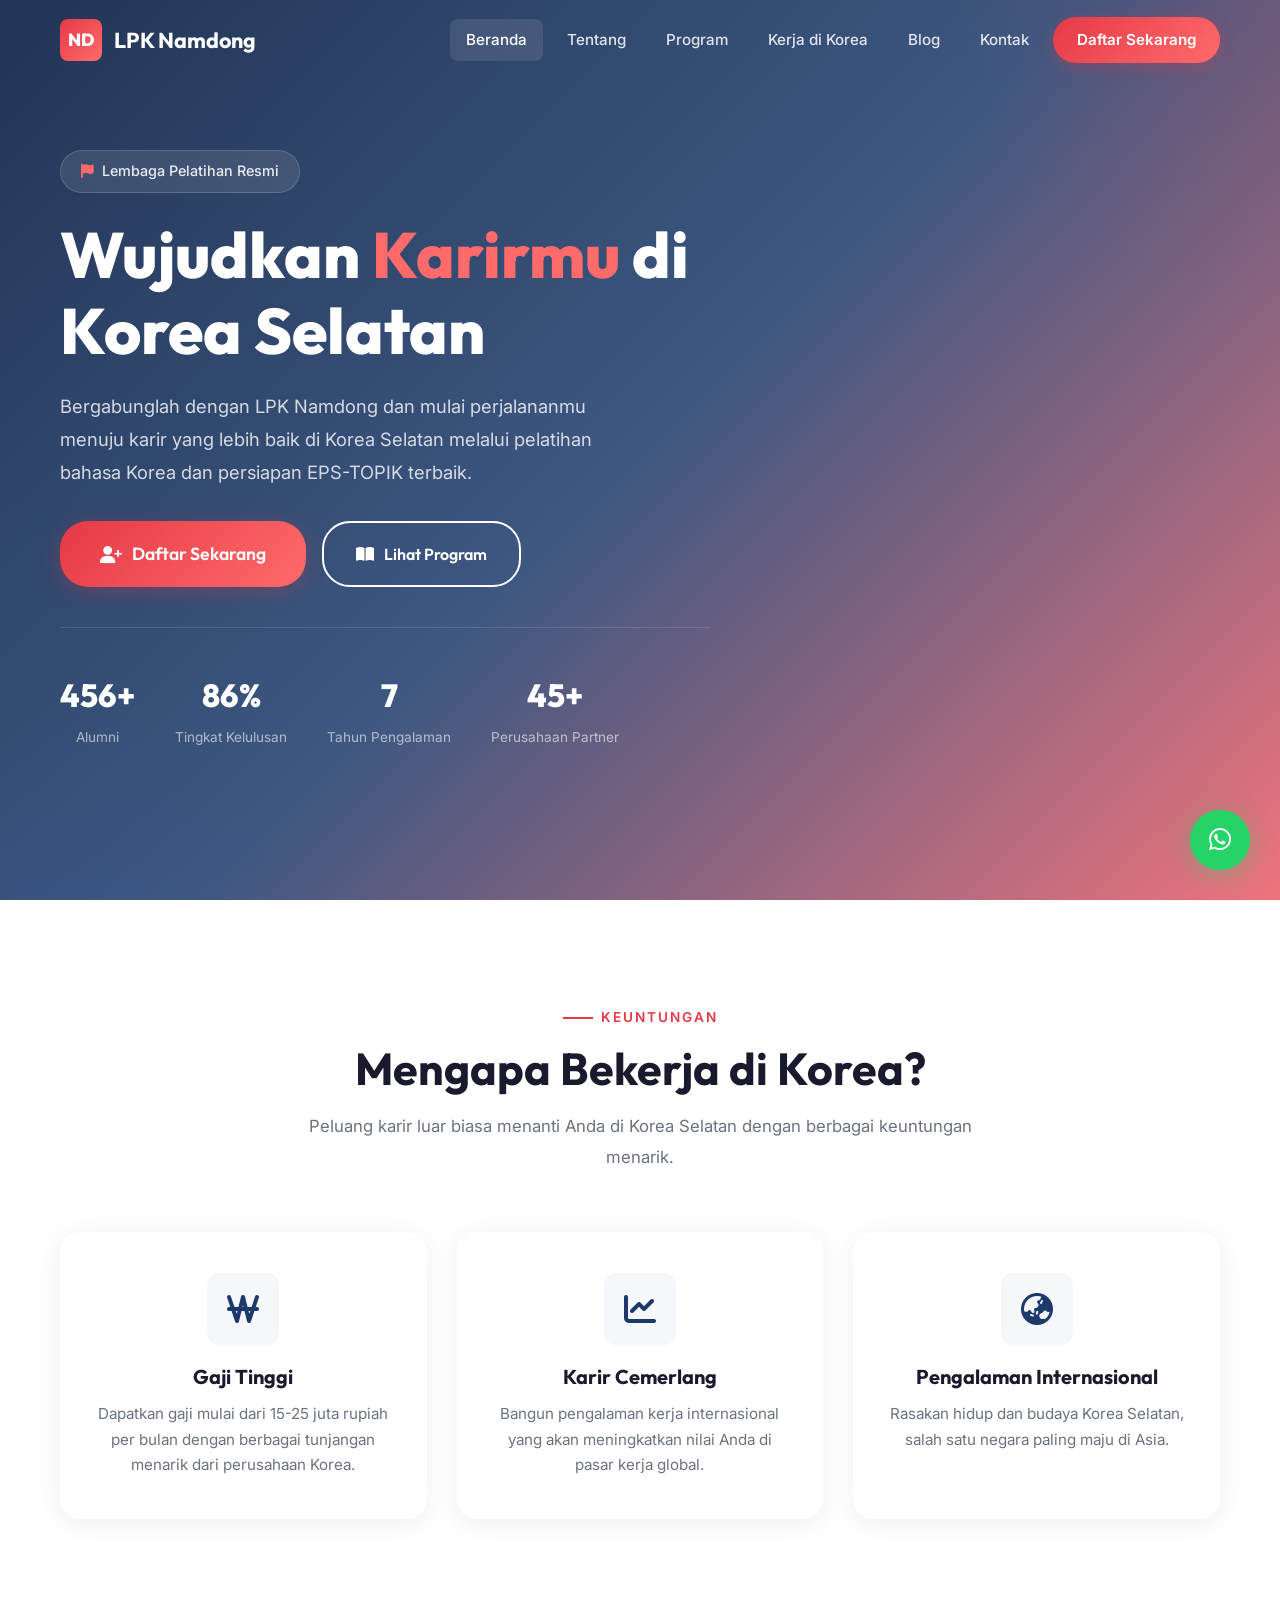
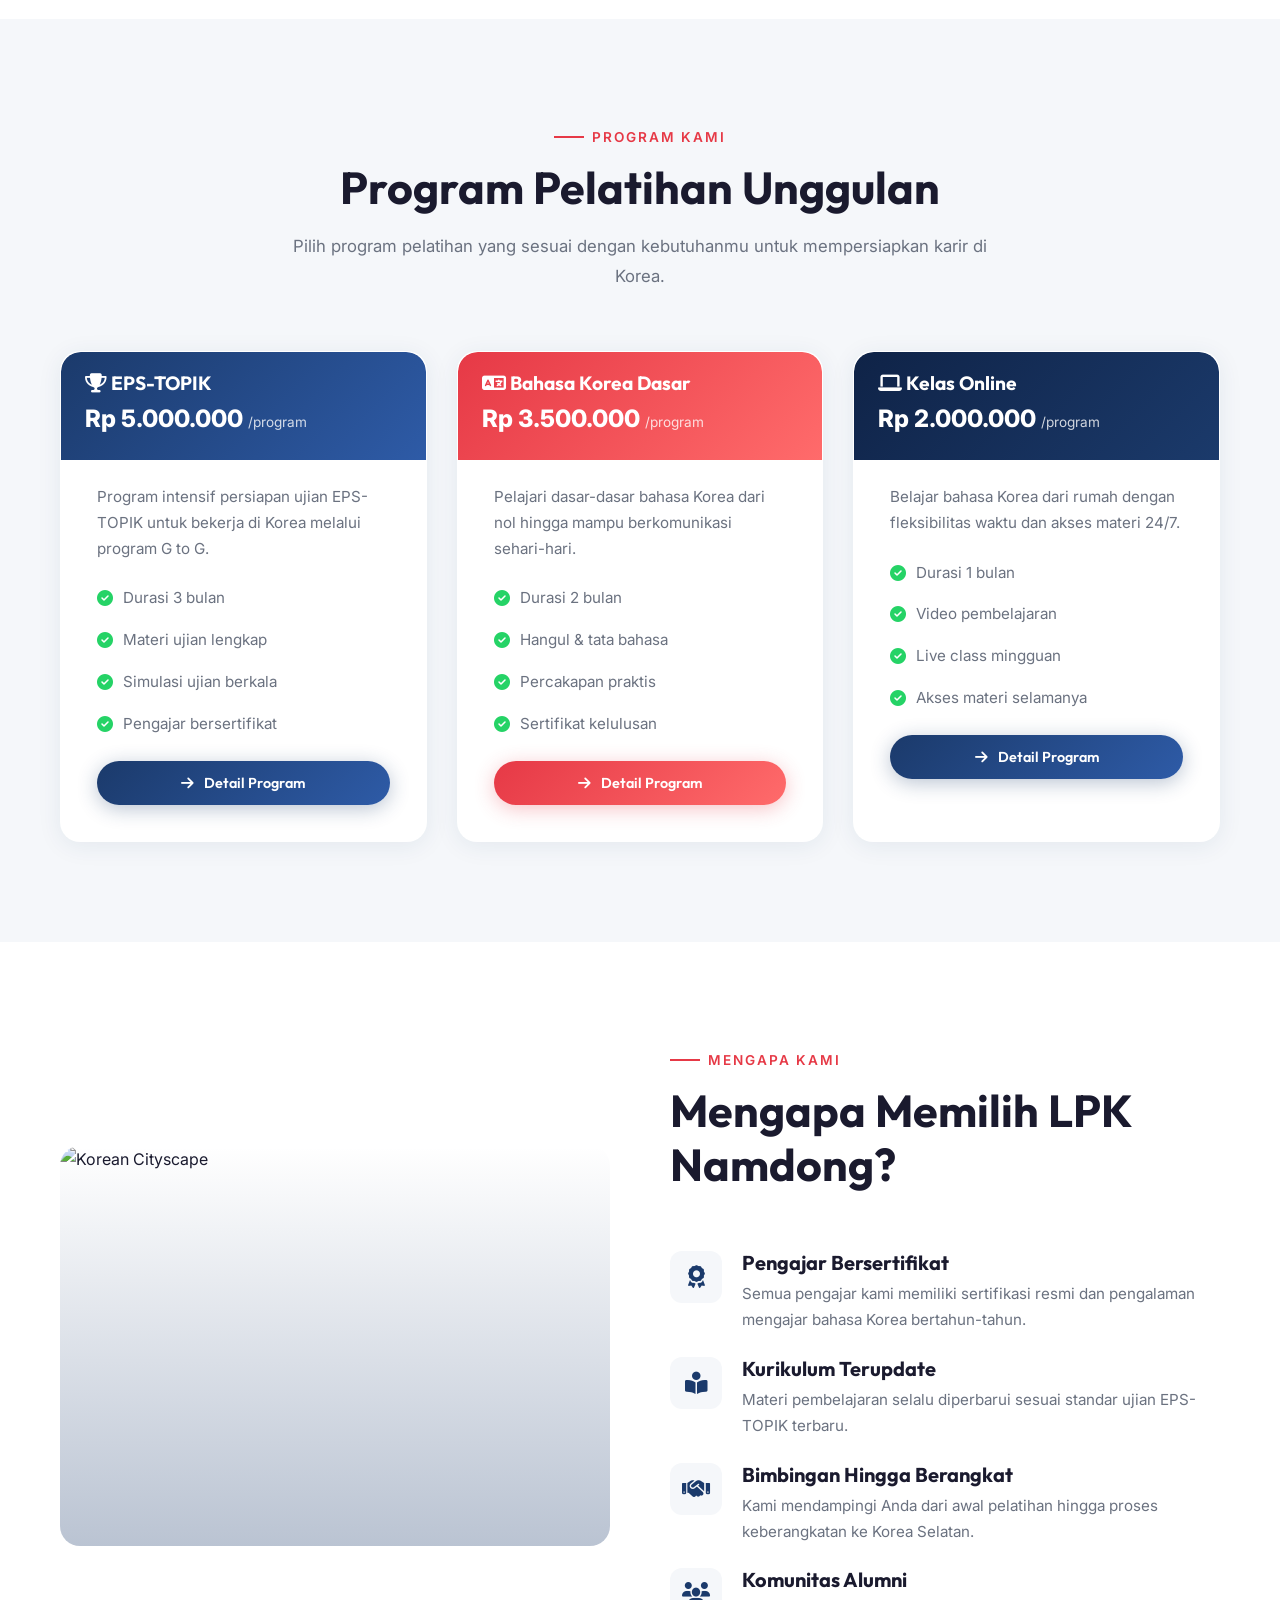
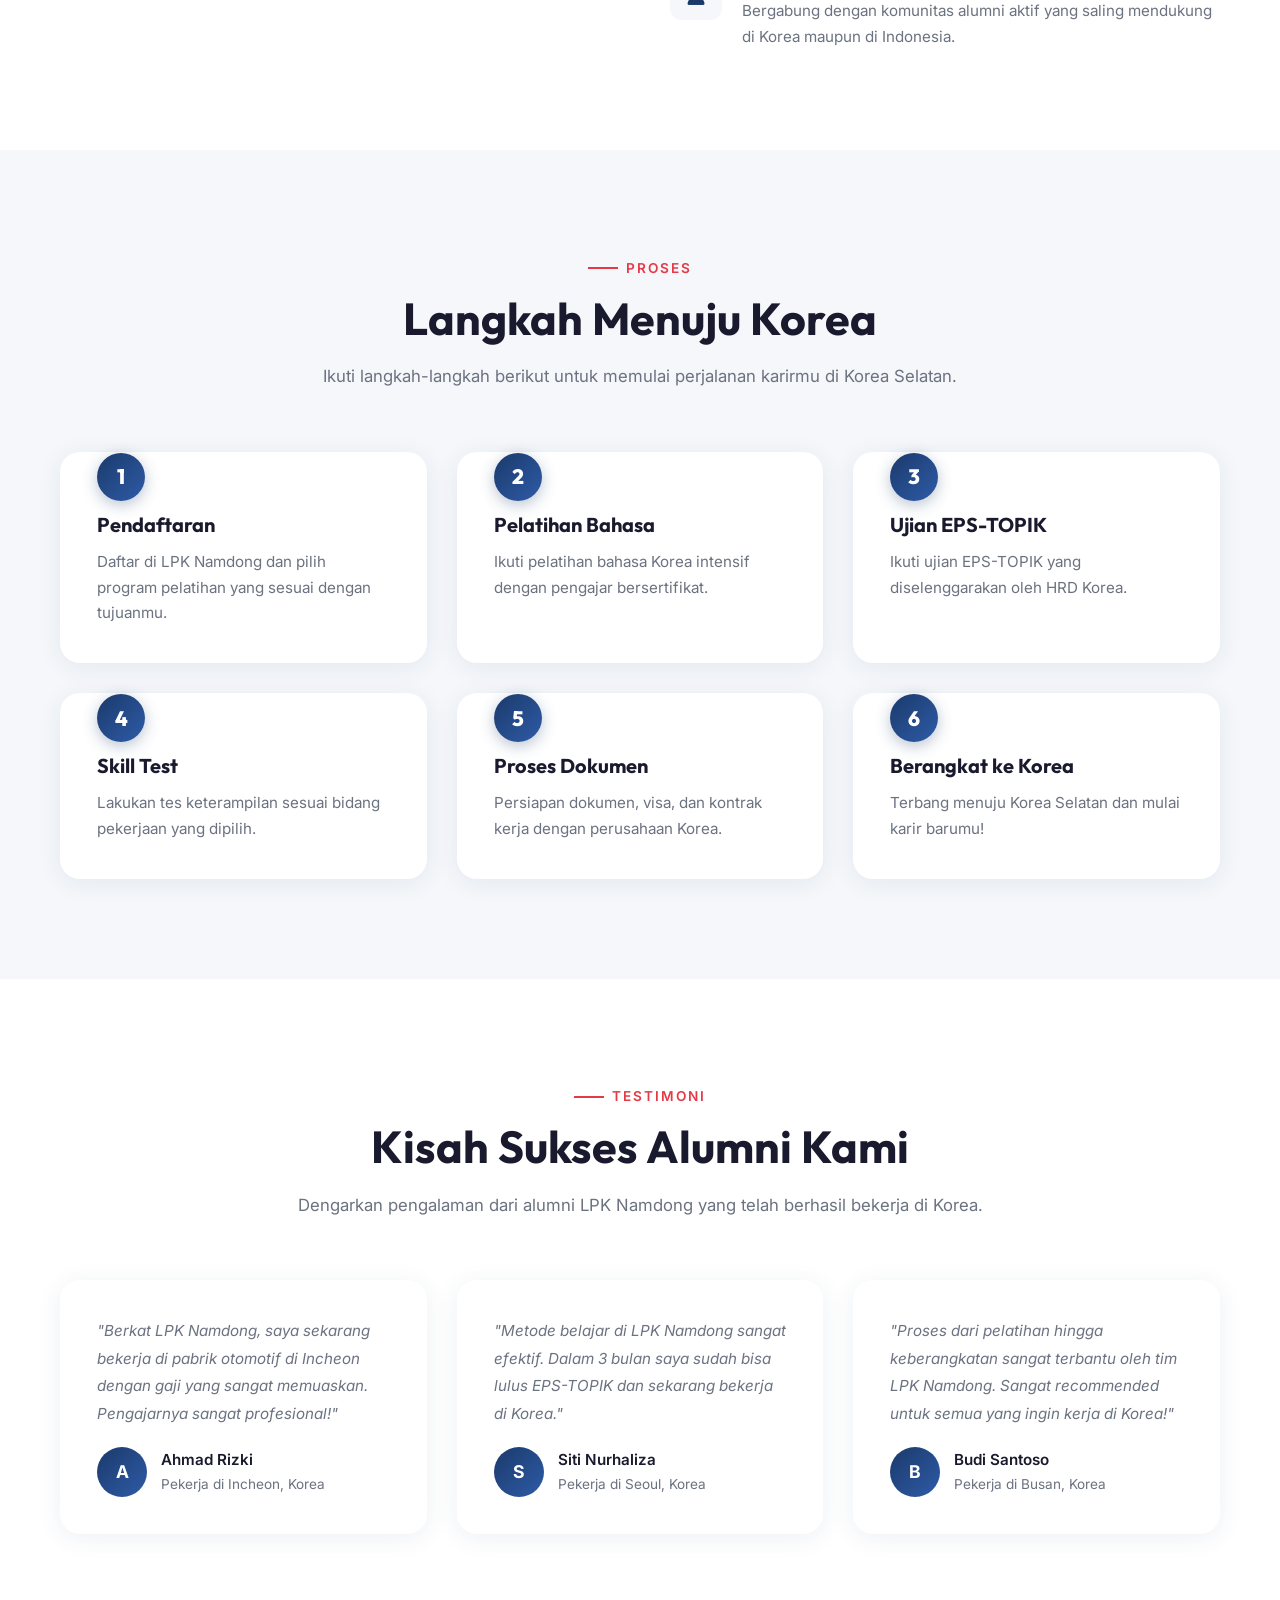
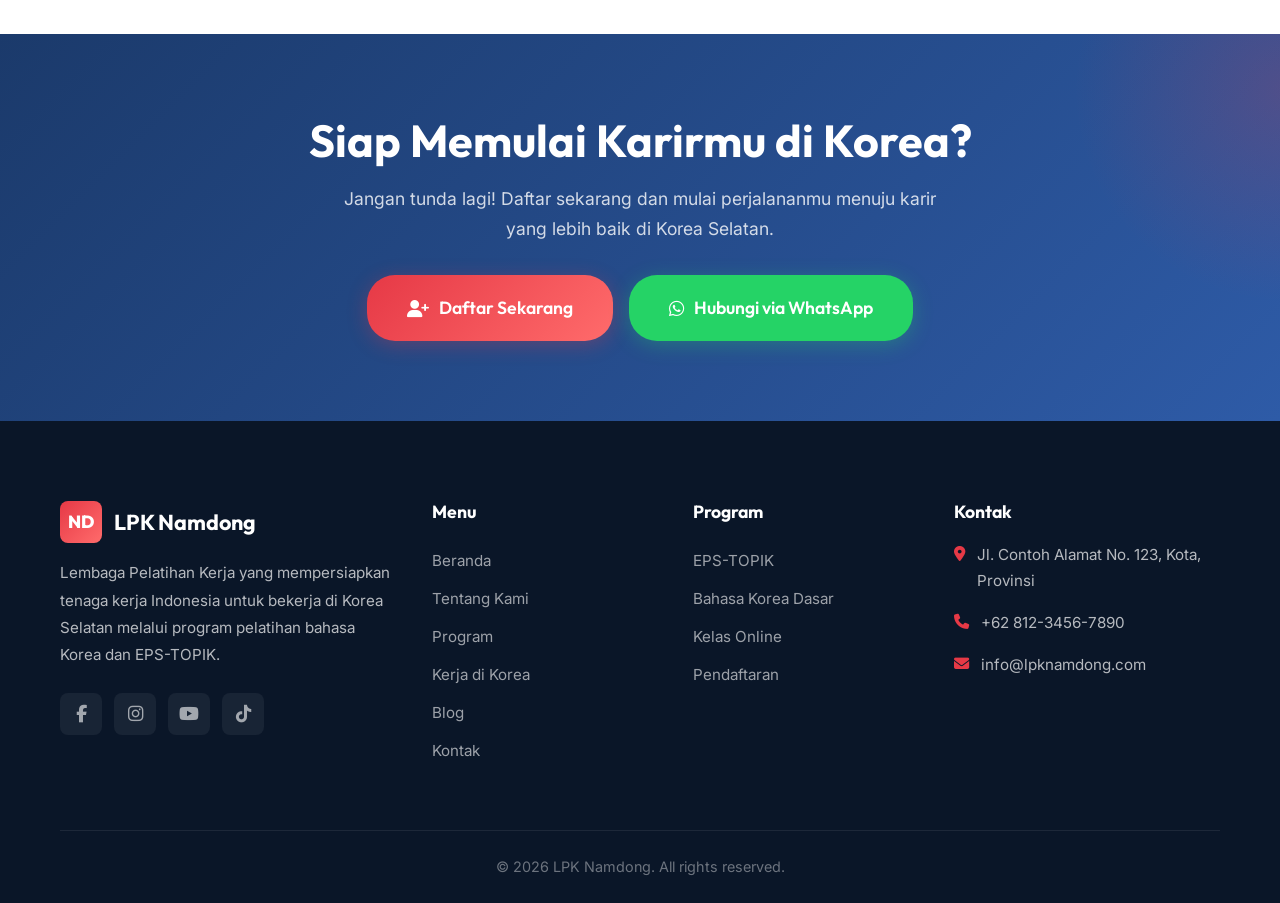
==== commit 9a602829: "pading top, stats-bar" ====
--- a/index.html
+++ b/index.html
@@ -54,6 +54,8 @@
               class="hero-stat-label">Alumni</span></div>
           <div class="hero-stat"><span class="hero-stat-num" data-count="95" data-suffix="%">0</span><span
               class="hero-stat-label">Tingkat Kelulusan</span></div>
+          <div class="hero-stat"><span class="hero-stat-num" data-count="8" data-suffix="">0</span><span
+              class="hero-stat-label">Tahun Pengalaman</span></div>
           <div class="hero-stat"><span class="hero-stat-num" data-count="50" data-suffix="+">0</span><span
               class="hero-stat-label">Perusahaan Partner</span></div>
         </div>
@@ -62,7 +64,7 @@
   </section>
 
   <!-- Stats Bar -->
-  <section class="stats-bar">
+  <!-- <section class="stats-bar">
     <div class="container">
       <div class="stat-item animate-on-scroll">
         <div class="stat-number" data-count="500" data-suffix="+">0</div>
@@ -81,7 +83,7 @@
         <div class="stat-label">Perusahaan Partner</div>
       </div>
     </div>
-  </section>
+  </section> -->
 
   <!-- Benefits Section -->
   <section class="section-benefits" style="padding-top:100px;">
--- a/css/pages.css
+++ b/css/pages.css
@@ -1161,7 +1161,15 @@
     gap: 20px;
   }
 
+  .hero {
+    padding-top: 120px;
+  }
+
   .stats-bar .container {
+    grid-template-columns: repeat(2, 1fr);
+  }
+
+  .hero-stats {
     grid-template-columns: repeat(2, 1fr);
   }
 
